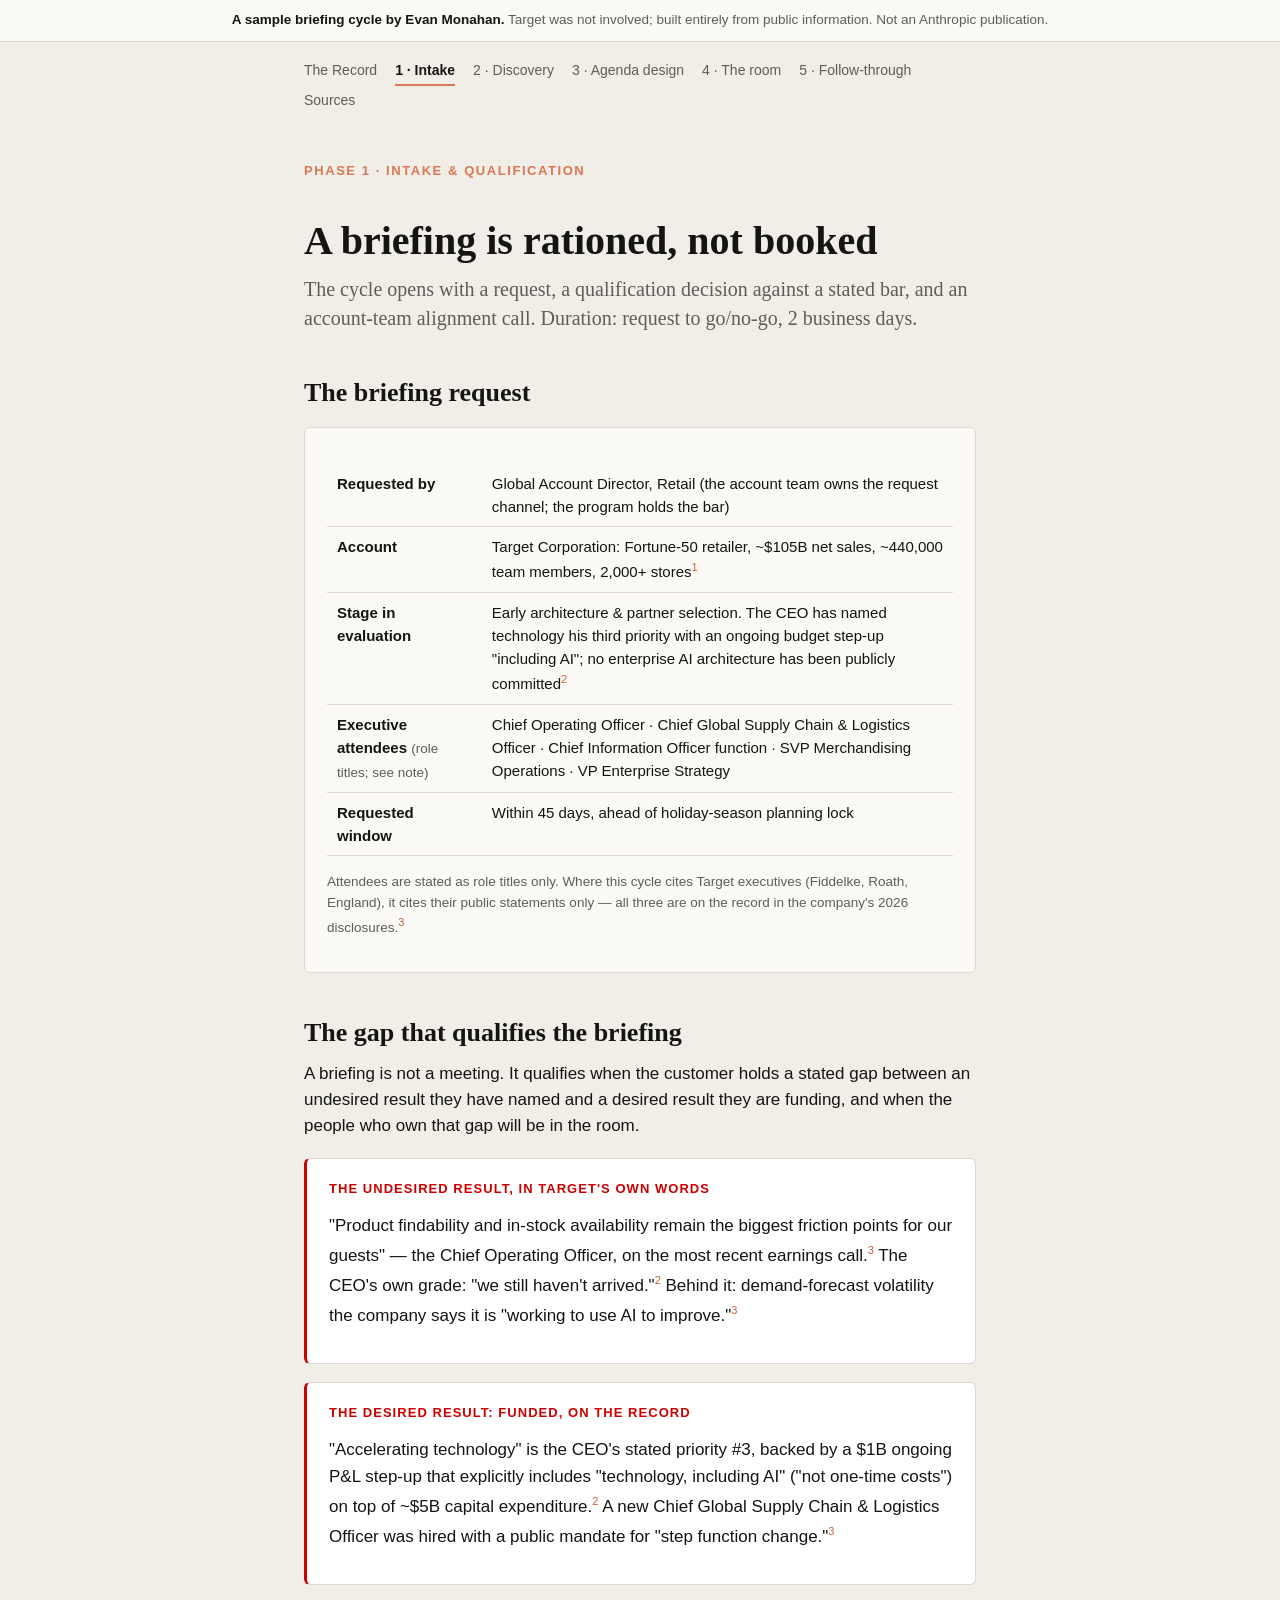
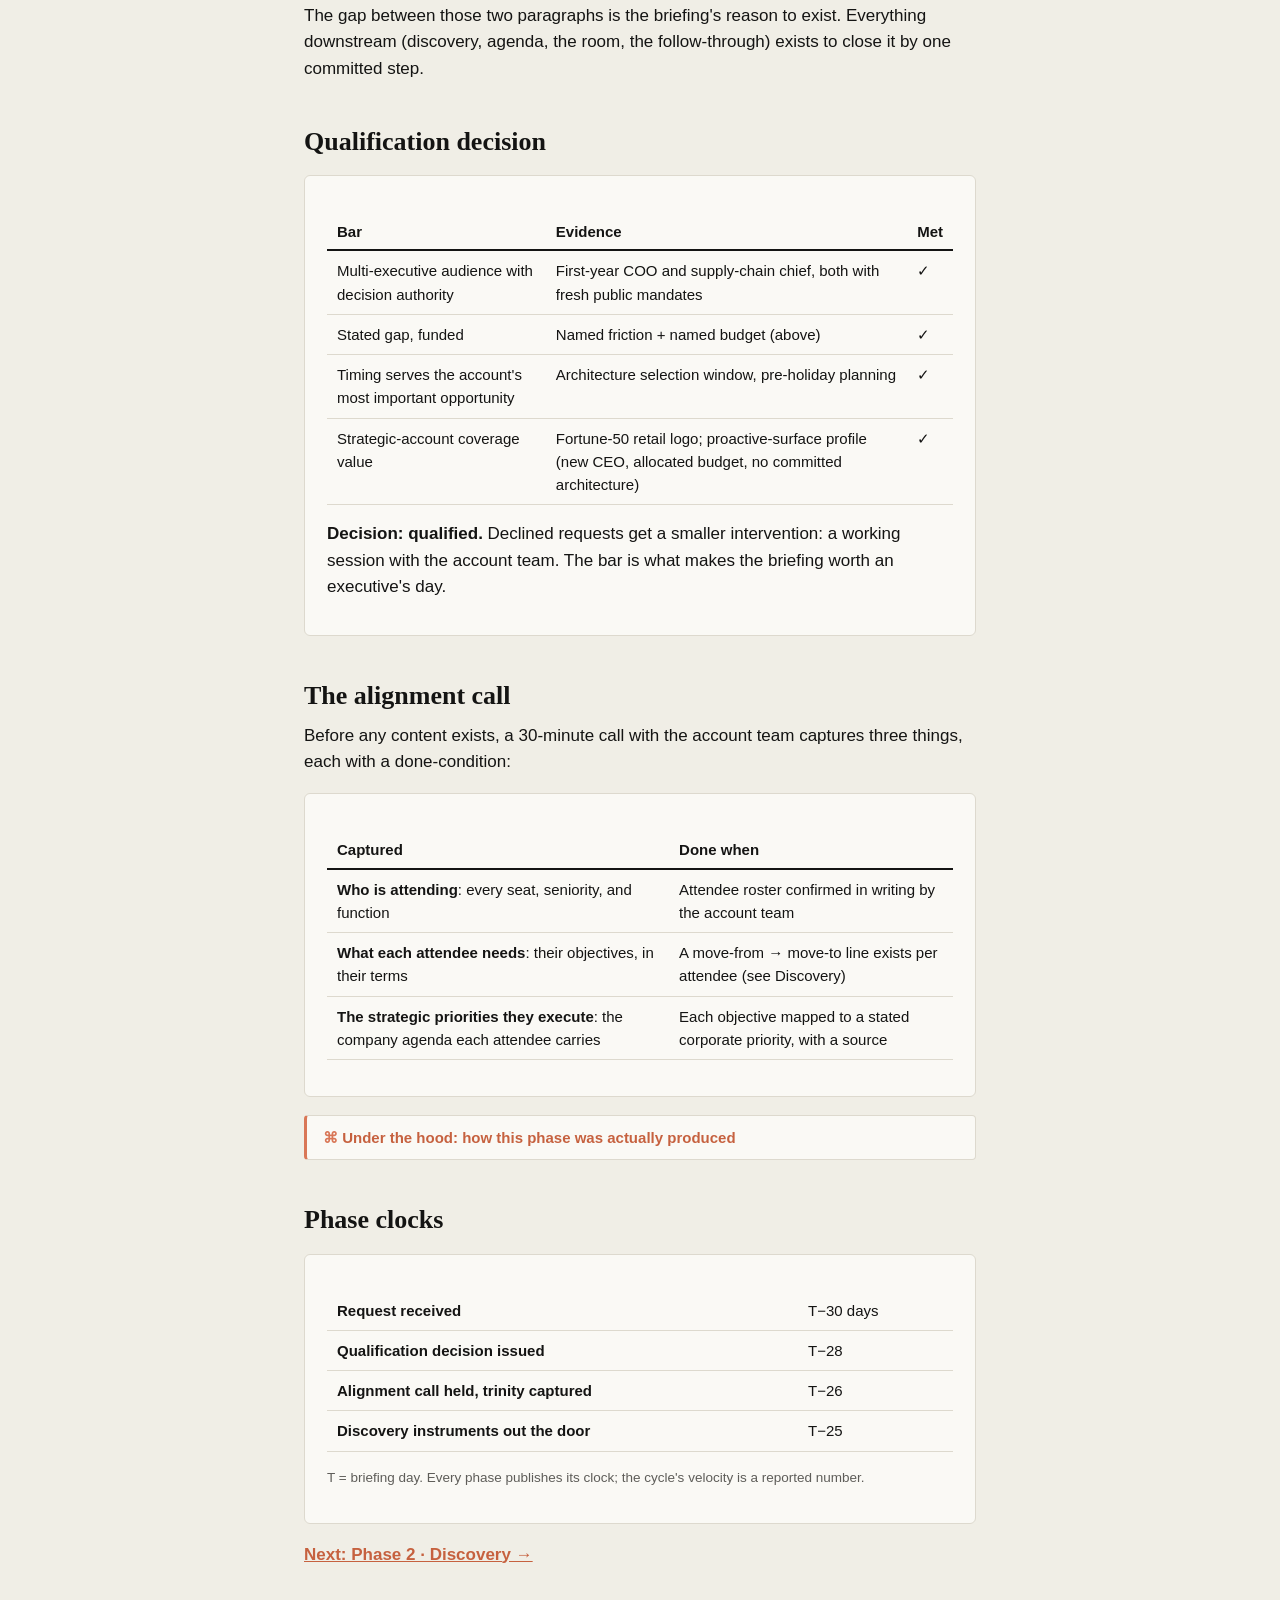
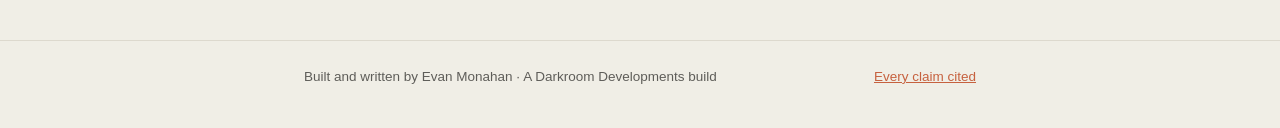
==== 1-intake.html @ 6f622b8e "A briefing cycle, run end to end — the record One complete executive briefing cycle for a hypothetic" ====
<!DOCTYPE html>
<meta charset="utf-8">
<meta name="viewport" content="width=device-width, initial-scale=1">
<title>Phase 1 · Intake · A Briefing Cycle</title>
<link rel="stylesheet" href="assets/style.css">

<div class="guard"><span class="measure"><strong>A sample briefing cycle by Evan Monahan.</strong> Target was not involved; built entirely from public information. Not an Anthropic publication.</span></div>

<div class="measure">
<nav class="cycle">
  <a href="index.html">The Record</a>
  <a href="1-intake.html" class="here">1 · Intake</a>
  <a href="2-discovery.html">2 · Discovery</a>
  <a href="3-agenda.html">3 · Agenda design</a>
  <a href="4-delivery.html">4 · The room</a>
  <a href="5-follow-through.html">5 · Follow-through</a>
  <a href="sources.html">Sources</a>
</nav>

<p class="kicker">Phase 1 · Intake &amp; qualification</p>
<h1>A briefing is rationed, not booked</h1>
<p class="dek">The cycle opens with a request, a qualification decision against a stated bar, and an account-team alignment call. Duration: request to go/no-go, 2 business days.</p>

<h2>The briefing request</h2>
<div class="card">
  <table>
    <tr><td><strong>Requested by</strong></td><td>Global Account Director, Retail (the account team owns the request channel; the program holds the bar)</td></tr>
    <tr><td><strong>Account</strong></td><td>Target Corporation: Fortune-50 retailer, ~$105B net sales, ~440,000 team members, 2,000+ stores<sup><a href="sources.html#s-10k">1</a></sup></td></tr>
    <tr><td><strong>Stage in evaluation</strong></td><td>Early architecture &amp; partner selection. The CEO has named technology his third priority with an ongoing budget step-up "including AI"; no enterprise AI architecture has been publicly committed<sup><a href="sources.html#s-fcm">2</a></sup></td></tr>
    <tr><td><strong>Executive attendees</strong> <span class="fn">(role titles; see note)</span></td><td>Chief Operating Officer · Chief Global Supply Chain &amp; Logistics Officer · Chief Information Officer function · SVP Merchandising Operations · VP Enterprise Strategy</td></tr>
    <tr><td><strong>Requested window</strong></td><td>Within 45 days, ahead of holiday-season planning lock</td></tr>
  </table>
  <p class="fn">Attendees are stated as role titles only. Where this cycle cites Target executives (Fiddelke, Roath, England), it cites their public statements only — all three are on the record in the company's 2026 disclosures.<sup><a href="sources.html#s-q1call">3</a></sup></p>
</div>

<h2>The gap that qualifies the briefing</h2>
<p>A briefing is not a meeting. It qualifies when the customer holds a stated gap between an undesired result they have named and a desired result they are funding, and when the people who own that gap will be in the room.</p>

<div class="card target-side">
  <p class="who">The undesired result, in Target's own words</p>
  <p>"Product findability and in-stock availability remain the biggest friction points for our guests" — the Chief Operating Officer, on the most recent earnings call.<sup><a href="sources.html#s-q1call">3</a></sup> The CEO's own grade: "we still haven't arrived."<sup><a href="sources.html#s-fcm">2</a></sup> Behind it: demand-forecast volatility the company says it is "working to use AI to improve."<sup><a href="sources.html#s-q1call">3</a></sup></p>
</div>
<div class="card target-side">
  <p class="who">The desired result: funded, on the record</p>
  <p>"Accelerating technology" is the CEO's stated priority #3, backed by a $1B ongoing P&amp;L step-up that explicitly includes "technology, including AI" ("not one-time costs") on top of ~$5B capital expenditure.<sup><a href="sources.html#s-fcm">2</a></sup> A new Chief Global Supply Chain &amp; Logistics Officer was hired with a public mandate for "step function change."<sup><a href="sources.html#s-q1call">3</a></sup></p>
</div>

<p>The gap between those two paragraphs is the briefing's reason to exist. Everything downstream (discovery, agenda, the room, the follow-through) exists to close it by one committed step.</p>

<h2>Qualification decision</h2>
<div class="card">
  <table>
    <tr><th>Bar</th><th>Evidence</th><th>Met</th></tr>
    <tr><td>Multi-executive audience with decision authority</td><td>First-year COO and supply-chain chief, both with fresh public mandates</td><td class="num">✓</td></tr>
    <tr><td>Stated gap, funded</td><td>Named friction + named budget (above)</td><td class="num">✓</td></tr>
    <tr><td>Timing serves the account's most important opportunity</td><td>Architecture selection window, pre-holiday planning</td><td class="num">✓</td></tr>
    <tr><td>Strategic-account coverage value</td><td>Fortune-50 retail logo; proactive-surface profile (new CEO, allocated budget, no committed architecture)</td><td class="num">✓</td></tr>
  </table>
  <p><strong>Decision: qualified.</strong> Declined requests get a smaller intervention: a working session with the account team. The bar is what makes the briefing worth an executive's day.</p>
</div>

<h2>The alignment call</h2>
<p>Before any content exists, a 30-minute call with the account team captures three things, each with a done-condition:</p>
<div class="card">
  <table>
    <tr><th>Captured</th><th>Done when</th></tr>
    <tr><td><strong>Who is attending</strong>: every seat, seniority, and function</td><td>Attendee roster confirmed in writing by the account team</td></tr>
    <tr><td><strong>What each attendee needs</strong>: their objectives, in their terms</td><td>A move-from → move-to line exists per attendee (see Discovery)</td></tr>
    <tr><td><strong>The strategic priorities they execute</strong>: the company agenda each attendee carries</td><td>Each objective mapped to a stated corporate priority, with a source</td></tr>
  </table>
</div>

<details class="lens">
  <summary>Under the hood: how this phase was actually produced</summary>
  <div class="body">
    <p>In a live cycle, the request form arrives from the account team and the qualification note is drafted against their account plan. In this sample, Claude assembled the request profile and the gap statement from Target's public record (the 10-K, two earnings-call transcripts, and the March 2026 investor meeting) in a single research pass, and the program manager's job was judgment: which of five candidate gaps was load-bearing enough to carry a briefing. Time on this phase: see <a href="index.html#ledger">the ledger</a>.</p>
  </div>
</details>

<h2>Phase clocks</h2>
<div class="card">
  <table class="ledger">
    <tr><td>Request received</td><td class="num">T−30 days</td></tr>
    <tr><td>Qualification decision issued</td><td class="num">T−28</td></tr>
    <tr><td>Alignment call held, trinity captured</td><td class="num">T−26</td></tr>
    <tr><td>Discovery instruments out the door</td><td class="num">T−25</td></tr>
  </table>
  <p class="fn">T = briefing day. Every phase publishes its clock; the cycle's velocity is a reported number.</p>
</div>

<p><a href="2-discovery.html"><strong>Next: Phase 2 · Discovery →</strong></a></p>
</div>

<footer>
  <div class="measure">
    <span>Built and written by Evan Monahan · A Darkroom Developments build</span>
    <span><a href="sources.html">Every claim cited</a></span>
  </div>
</footer>
---- assets/style.css ----
/* Briefing Cycle — design tokens
   Register: Anthropic-inflected, never Anthropic-marked (dossier §⑨ / §⑩ D-1, D-2).
   Ground = warm paper. Ink = warm near-black, never #000. One clay accent.
   Target Red appears ONLY on Target-side elements, on white. No marks of any kind. */

:root {
  --paper: #F0EEE6;
  --card: #FAF9F5;
  --ink: #141413;
  --muted: #5E5D59;
  --clay: #D97757;
  --rust: #C6613F;
  --target-red: #CC0000;
  --hairline: #DDD9CE;
  --serif: Georgia, 'Times New Roman', serif;
  --sans: 'Helvetica Neue', Helvetica, Arial, sans-serif;
}

* { margin: 0; padding: 0; box-sizing: border-box; }

body {
  background: var(--paper);
  color: var(--ink);
  font-family: var(--sans);
  font-size: 17px;
  line-height: 1.55;
  -webkit-font-smoothing: antialiased;
}

.measure { max-width: 720px; margin: 0 auto; padding: 0 24px; }

/* ---- framing guard band (D-4) ---- */
.guard {
  background: var(--card);
  border-bottom: 1px solid var(--hairline);
  font-size: 13.5px;
  color: var(--muted);
  padding: 10px 0;
  text-align: center;
}
.guard strong { color: var(--ink); font-weight: 600; }

/* ---- site nav ---- */
nav.cycle {
  display: flex; flex-wrap: wrap; gap: 4px 18px;
  padding: 18px 0 6px;
  font-size: 14px;
}
nav.cycle a { color: var(--muted); text-decoration: none; border-bottom: 2px solid transparent; padding-bottom: 2px; }
nav.cycle a:hover { color: var(--rust); }
nav.cycle a.here { color: var(--ink); border-bottom-color: var(--clay); font-weight: 600; }

/* ---- typography ---- */
h1, h2, h3 { font-family: var(--serif); font-weight: 600; line-height: 1.2; }
h1 { font-size: 40px; margin: 36px 0 10px; }
h2 { font-size: 26px; margin: 44px 0 12px; }
h3 { font-size: 19px; margin: 28px 0 8px; }
p { margin: 0 0 14px; }
.kicker { font-size: 13px; letter-spacing: 0.12em; text-transform: uppercase; color: var(--clay); font-weight: 700; margin-top: 40px; }
.dek { font-size: 20px; font-family: var(--serif); color: var(--muted); margin: 0 0 26px; line-height: 1.45; }
a { color: var(--rust); }
a:hover { color: var(--clay); }
strong { font-weight: 650; }

/* ---- cards & tables ---- */
.card {
  background: var(--card);
  border: 1px solid var(--hairline);
  border-radius: 6px;
  padding: 20px 22px;
  margin: 18px 0;
}
table { width: 100%; border-collapse: collapse; margin: 16px 0; font-size: 15px; }
th { text-align: left; font-weight: 650; border-bottom: 2px solid var(--ink); padding: 8px 10px 6px; }
td { border-bottom: 1px solid var(--hairline); padding: 8px 10px; vertical-align: top; }
.num { font-variant-numeric: tabular-nums; }

/* ---- Target-side voice (D-2: red confined here, no Bullseye) ---- */
.target-side { border-left: 3px solid var(--target-red); background: #FFFFFF; }
.target-side .who { color: var(--target-red); font-weight: 700; font-size: 13px; letter-spacing: 0.08em; text-transform: uppercase; }

/* ---- dual-lens: the machine underneath ---- */
details.lens {
  border: 1px solid var(--hairline);
  border-left: 3px solid var(--clay);
  border-radius: 4px;
  background: var(--card);
  margin: 16px 0;
  font-size: 15px;
}
details.lens summary {
  cursor: pointer; padding: 10px 16px; color: var(--rust);
  font-weight: 600; list-style: none;
}
details.lens summary::before { content: '⌘ '; color: var(--clay); }
details.lens .body { padding: 0 16px 14px; color: var(--muted); }

/* ---- footnotes, flags, captions ---- */
.fn { font-size: 13.5px; color: var(--muted); }
sup a { text-decoration: none; font-size: 11px; }
.flag { font-size: 13px; color: var(--muted); background: var(--card); border: 1px dashed var(--hairline); border-radius: 4px; padding: 2px 8px; white-space: nowrap; }
figcaption { font-size: 13.5px; font-style: italic; color: var(--muted); margin-top: 6px; }

/* ---- commitments table status chips ---- */
.chip { display: inline-block; font-size: 12px; font-weight: 700; border-radius: 3px; padding: 1px 8px; }
.chip.open { background: var(--ink); color: var(--card); }
.chip.dated { background: var(--clay); color: var(--card); }
.chip.done { background: var(--muted); color: var(--card); }

/* ---- footer ---- */
footer {
  margin-top: 72px; padding: 26px 0 40px;
  border-top: 1px solid var(--hairline);
  font-size: 13.5px; color: var(--muted);
}
footer .measure { display: flex; justify-content: space-between; flex-wrap: wrap; gap: 8px; }

/* ---- deck frames (delivery page) ---- */
.slide {
  background: var(--card);
  border: 1px solid var(--hairline);
  border-radius: 6px;
  padding: 34px 38px;
  margin: 22px 0;
  min-height: 280px;
}
.slide .slidekicker { font-size: 12px; letter-spacing: 0.14em; text-transform: uppercase; color: var(--clay); font-weight: 700; margin-bottom: 10px; }
.slide h3 { font-size: 24px; margin: 0 0 12px; }
.slide .foot { margin-top: 18px; font-size: 12.5px; color: var(--muted); border-top: 1px solid var(--hairline); padding-top: 8px; }

/* ---- time ledger ---- */
.ledger td:first-child { font-weight: 600; }

@media (max-width: 640px) {
  h1 { font-size: 30px; }
  .dek { font-size: 17px; }
  body { font-size: 16px; }
  .slide { padding: 22px 20px; }
}
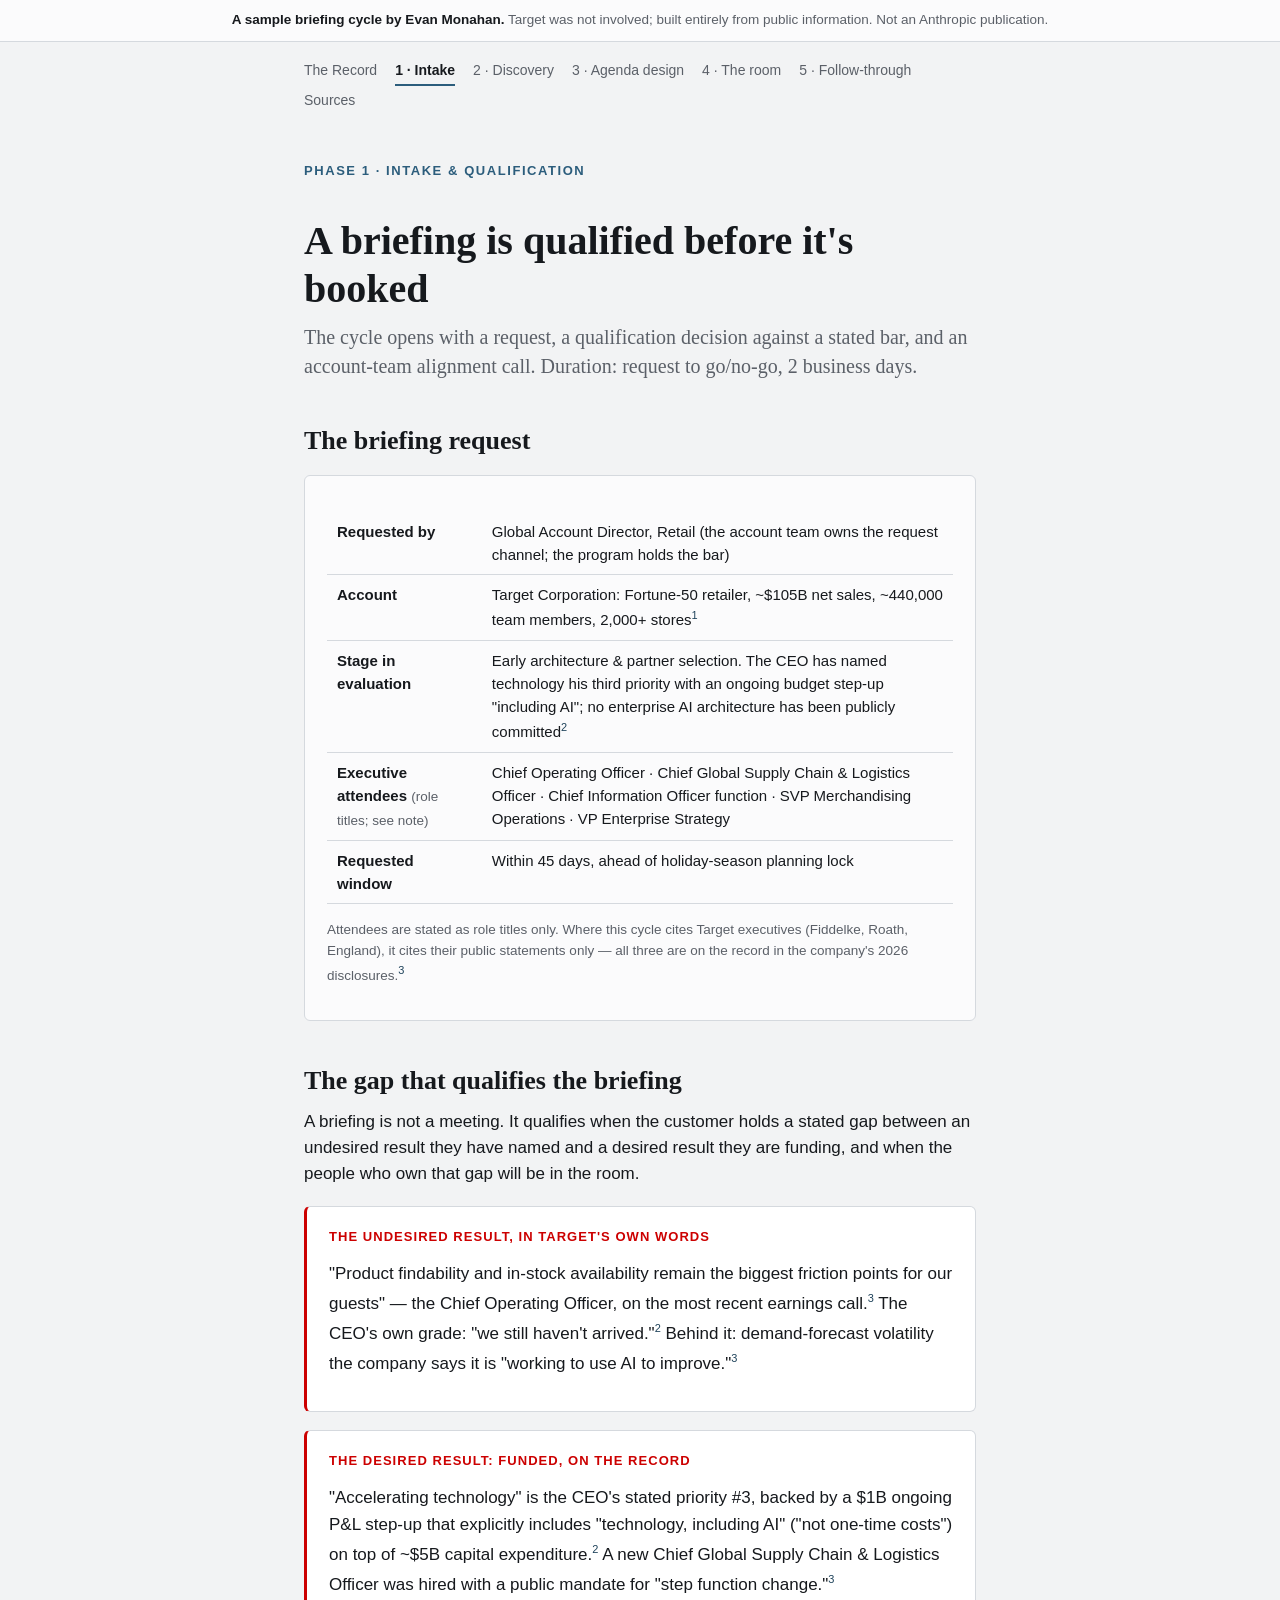
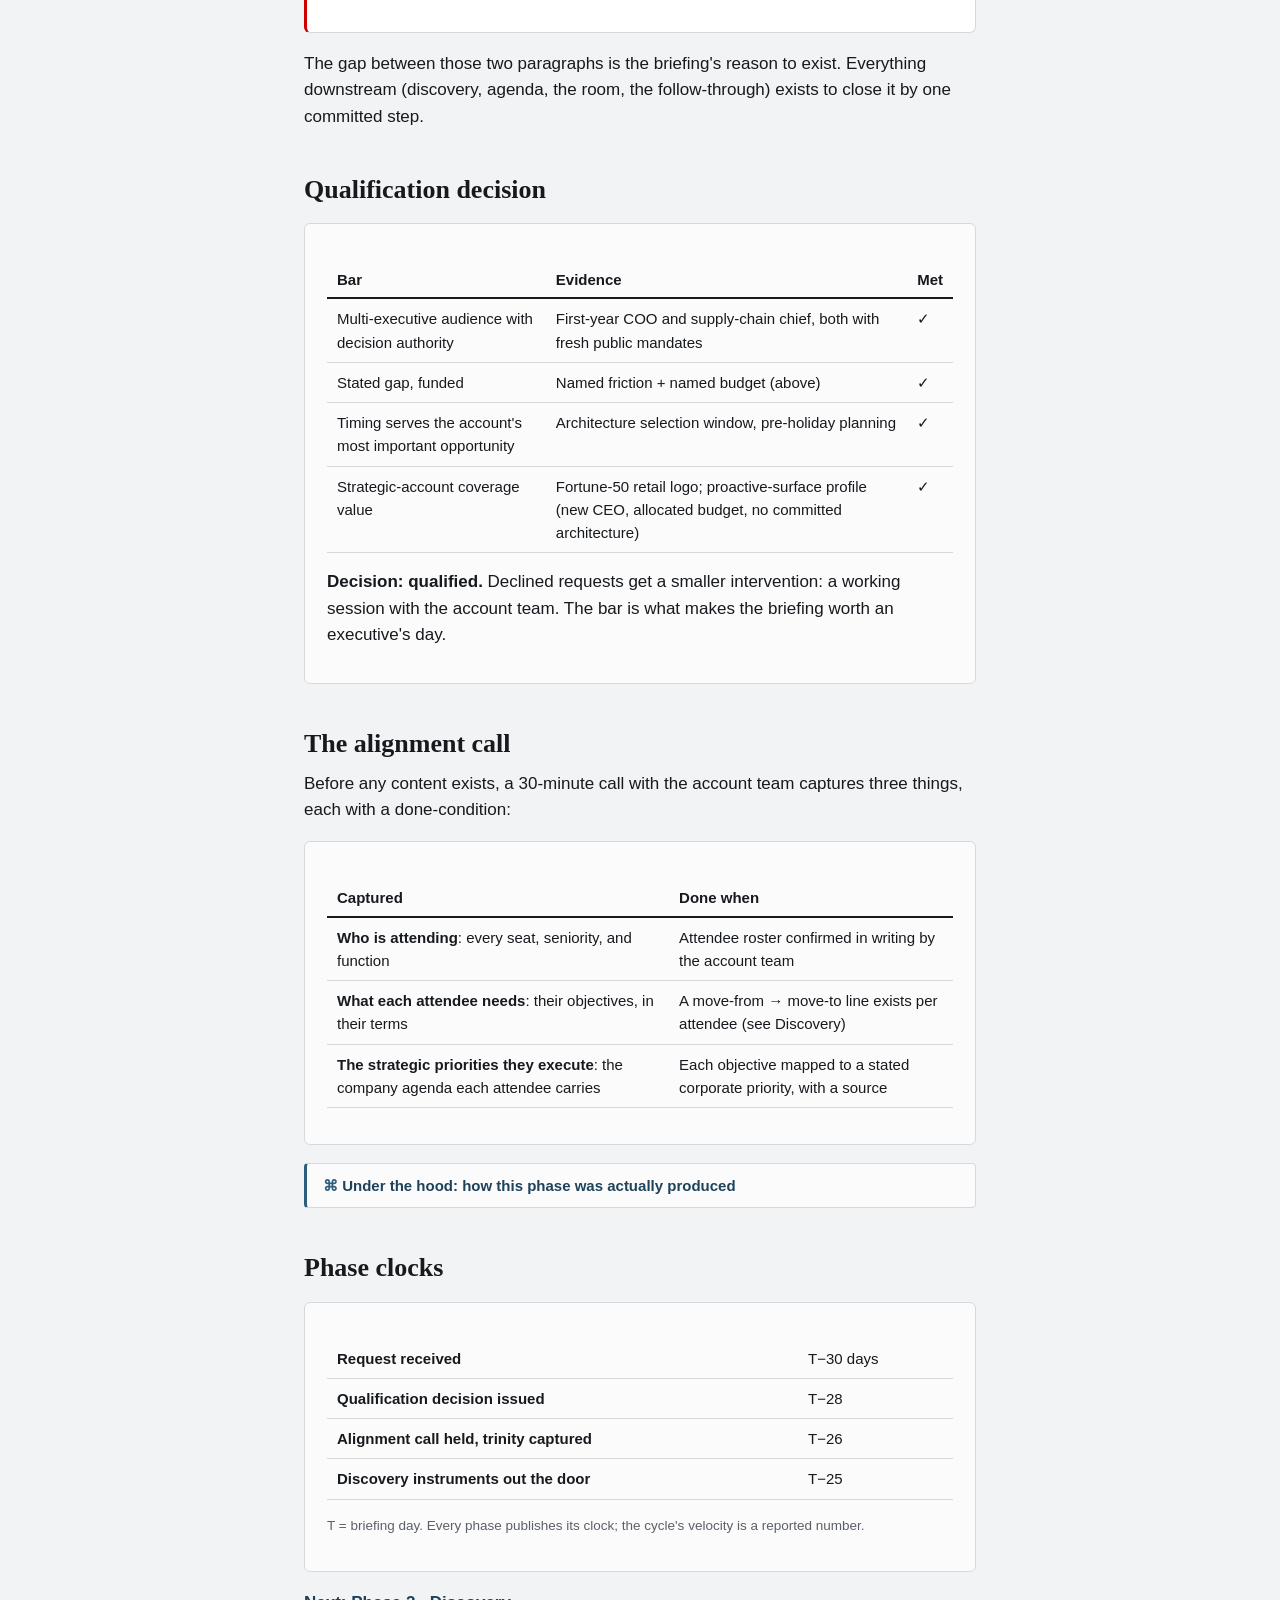
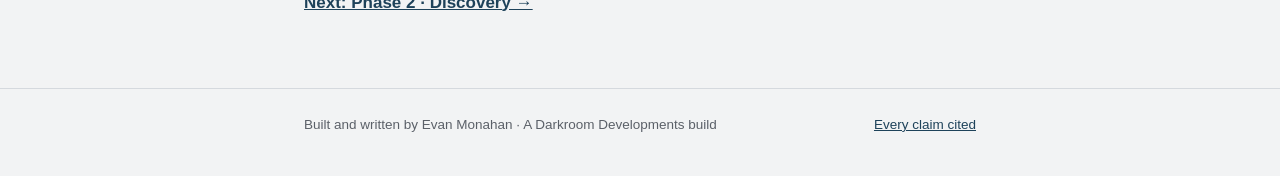
==== commit 5c9cf463: "Item 3 (preview): flatten headline matched-antithesis tic 'A briefing is rationed, not booked' → 'A " ====
--- a/1-intake.html
+++ b/1-intake.html
@@ -3,6 +3,7 @@
 <meta name="viewport" content="width=device-width, initial-scale=1">
 <title>Phase 1 · Intake · A Briefing Cycle</title>
 <link rel="stylesheet" href="assets/style.css">
+<script data-goatcounter="https://evanmonahan.goatcounter.com/count" async src="//gc.zgo.at/count.js"></script>
 
 <div class="guard"><span class="measure"><strong>A sample briefing cycle by Evan Monahan.</strong> Target was not involved; built entirely from public information. Not an Anthropic publication.</span></div>
 
@@ -18,7 +19,7 @@
 </nav>
 
 <p class="kicker">Phase 1 · Intake &amp; qualification</p>
-<h1>A briefing is rationed, not booked</h1>
+<h1>A briefing is qualified before it's booked</h1>
 <p class="dek">The cycle opens with a request, a qualification decision against a stated bar, and an account-team alignment call. Duration: request to go/no-go, 2 business days.</p>
 
 <h2>The briefing request</h2>
--- a/assets/style.css
+++ b/assets/style.css
@@ -1,17 +1,17 @@
 /* Briefing Cycle — design tokens
-   Register: Anthropic-inflected, never Anthropic-marked (dossier §⑨ / §⑩ D-1, D-2).
-   Ground = warm paper. Ink = warm near-black, never #000. One clay accent.
+   Register: freight/manifest. Cool neutral ground, ink near-black (never #000),
+   one harbor steel-blue accent. Supply-chain-native, no third-party brand palette.
    Target Red appears ONLY on Target-side elements, on white. No marks of any kind. */
 
 :root {
-  --paper: #F0EEE6;
-  --card: #FAF9F5;
-  --ink: #141413;
-  --muted: #5E5D59;
-  --clay: #D97757;
-  --rust: #C6613F;
+  --paper: #F2F3F4;
+  --card: #FBFBFC;
+  --ink: #16191D;
+  --muted: #5B6068;
+  --accent: #2C5D7C;
+  --accent-deep: #1E425A;
   --target-red: #CC0000;
-  --hairline: #DDD9CE;
+  --hairline: #D5D9DE;
   --serif: Georgia, 'Times New Roman', serif;
   --sans: 'Helvetica Neue', Helvetica, Arial, sans-serif;
 }
@@ -47,8 +47,8 @@
   font-size: 14px;
 }
 nav.cycle a { color: var(--muted); text-decoration: none; border-bottom: 2px solid transparent; padding-bottom: 2px; }
-nav.cycle a:hover { color: var(--rust); }
-nav.cycle a.here { color: var(--ink); border-bottom-color: var(--clay); font-weight: 600; }
+nav.cycle a:hover { color: var(--accent-deep); }
+nav.cycle a.here { color: var(--ink); border-bottom-color: var(--accent); font-weight: 600; }
 
 /* ---- typography ---- */
 h1, h2, h3 { font-family: var(--serif); font-weight: 600; line-height: 1.2; }
@@ -56,10 +56,10 @@
 h2 { font-size: 26px; margin: 44px 0 12px; }
 h3 { font-size: 19px; margin: 28px 0 8px; }
 p { margin: 0 0 14px; }
-.kicker { font-size: 13px; letter-spacing: 0.12em; text-transform: uppercase; color: var(--clay); font-weight: 700; margin-top: 40px; }
+.kicker { font-size: 13px; letter-spacing: 0.12em; text-transform: uppercase; color: var(--accent); font-weight: 700; margin-top: 40px; }
 .dek { font-size: 20px; font-family: var(--serif); color: var(--muted); margin: 0 0 26px; line-height: 1.45; }
-a { color: var(--rust); }
-a:hover { color: var(--clay); }
+a { color: var(--accent-deep); }
+a:hover { color: var(--accent); }
 strong { font-weight: 650; }
 
 /* ---- cards & tables ---- */
@@ -82,17 +82,17 @@
 /* ---- dual-lens: the machine underneath ---- */
 details.lens {
   border: 1px solid var(--hairline);
-  border-left: 3px solid var(--clay);
+  border-left: 3px solid var(--accent);
   border-radius: 4px;
   background: var(--card);
   margin: 16px 0;
   font-size: 15px;
 }
 details.lens summary {
-  cursor: pointer; padding: 10px 16px; color: var(--rust);
+  cursor: pointer; padding: 10px 16px; color: var(--accent-deep);
   font-weight: 600; list-style: none;
 }
-details.lens summary::before { content: '⌘ '; color: var(--clay); }
+details.lens summary::before { content: '⌘ '; color: var(--accent); }
 details.lens .body { padding: 0 16px 14px; color: var(--muted); }
 
 /* ---- footnotes, flags, captions ---- */
@@ -104,7 +104,7 @@
 /* ---- commitments table status chips ---- */
 .chip { display: inline-block; font-size: 12px; font-weight: 700; border-radius: 3px; padding: 1px 8px; }
 .chip.open { background: var(--ink); color: var(--card); }
-.chip.dated { background: var(--clay); color: var(--card); }
+.chip.dated { background: var(--accent); color: var(--card); }
 .chip.done { background: var(--muted); color: var(--card); }
 
 /* ---- footer ---- */
@@ -124,7 +124,7 @@
   margin: 22px 0;
   min-height: 280px;
 }
-.slide .slidekicker { font-size: 12px; letter-spacing: 0.14em; text-transform: uppercase; color: var(--clay); font-weight: 700; margin-bottom: 10px; }
+.slide .slidekicker { font-size: 12px; letter-spacing: 0.14em; text-transform: uppercase; color: var(--accent); font-weight: 700; margin-bottom: 10px; }
 .slide h3 { font-size: 24px; margin: 0 0 12px; }
 .slide .foot { margin-top: 18px; font-size: 12.5px; color: var(--muted); border-top: 1px solid var(--hairline); padding-top: 8px; }
 
@@ -136,4 +136,7 @@
   .dek { font-size: 17px; }
   body { font-size: 16px; }
   .slide { padding: 22px 20px; }
+  /* wide tables scroll within their own box, never push the page wide */
+  table { display: block; overflow-x: auto; -webkit-overflow-scrolling: touch; }
+  .flag { white-space: normal; }
 }
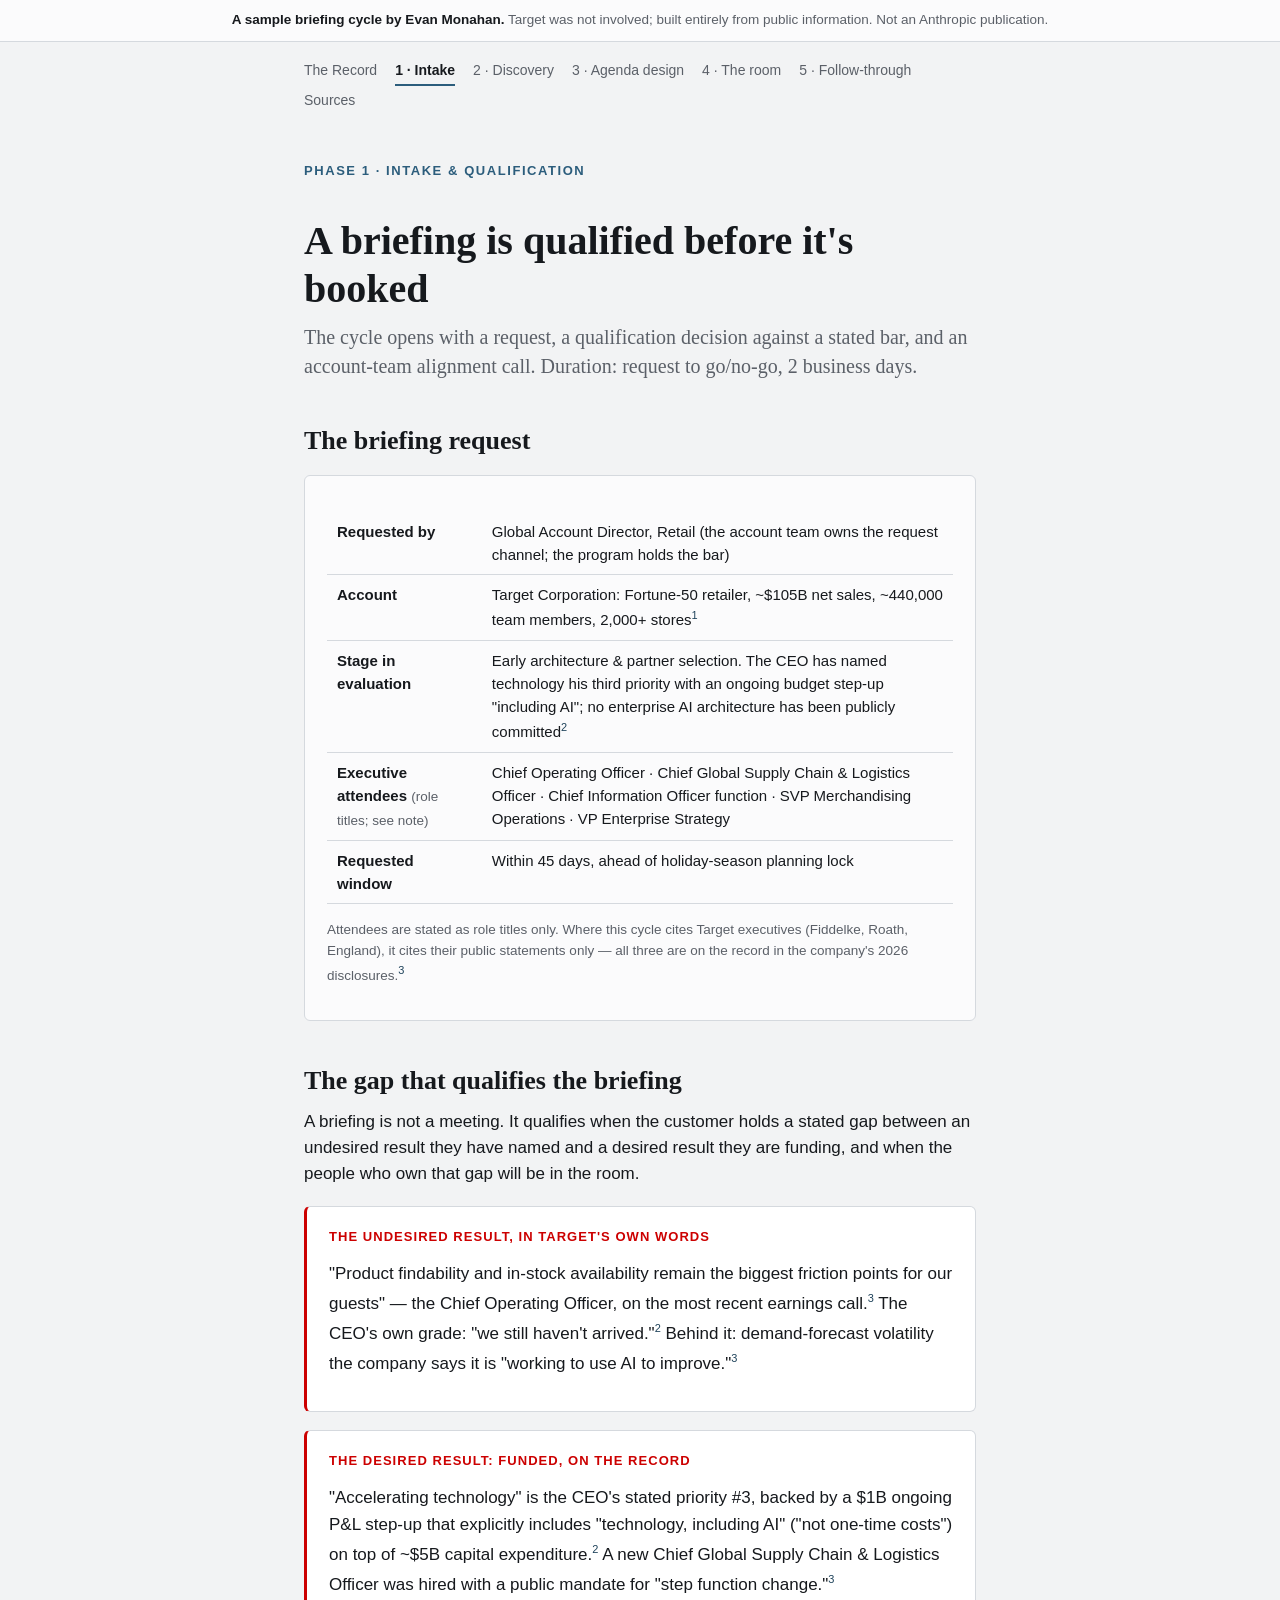
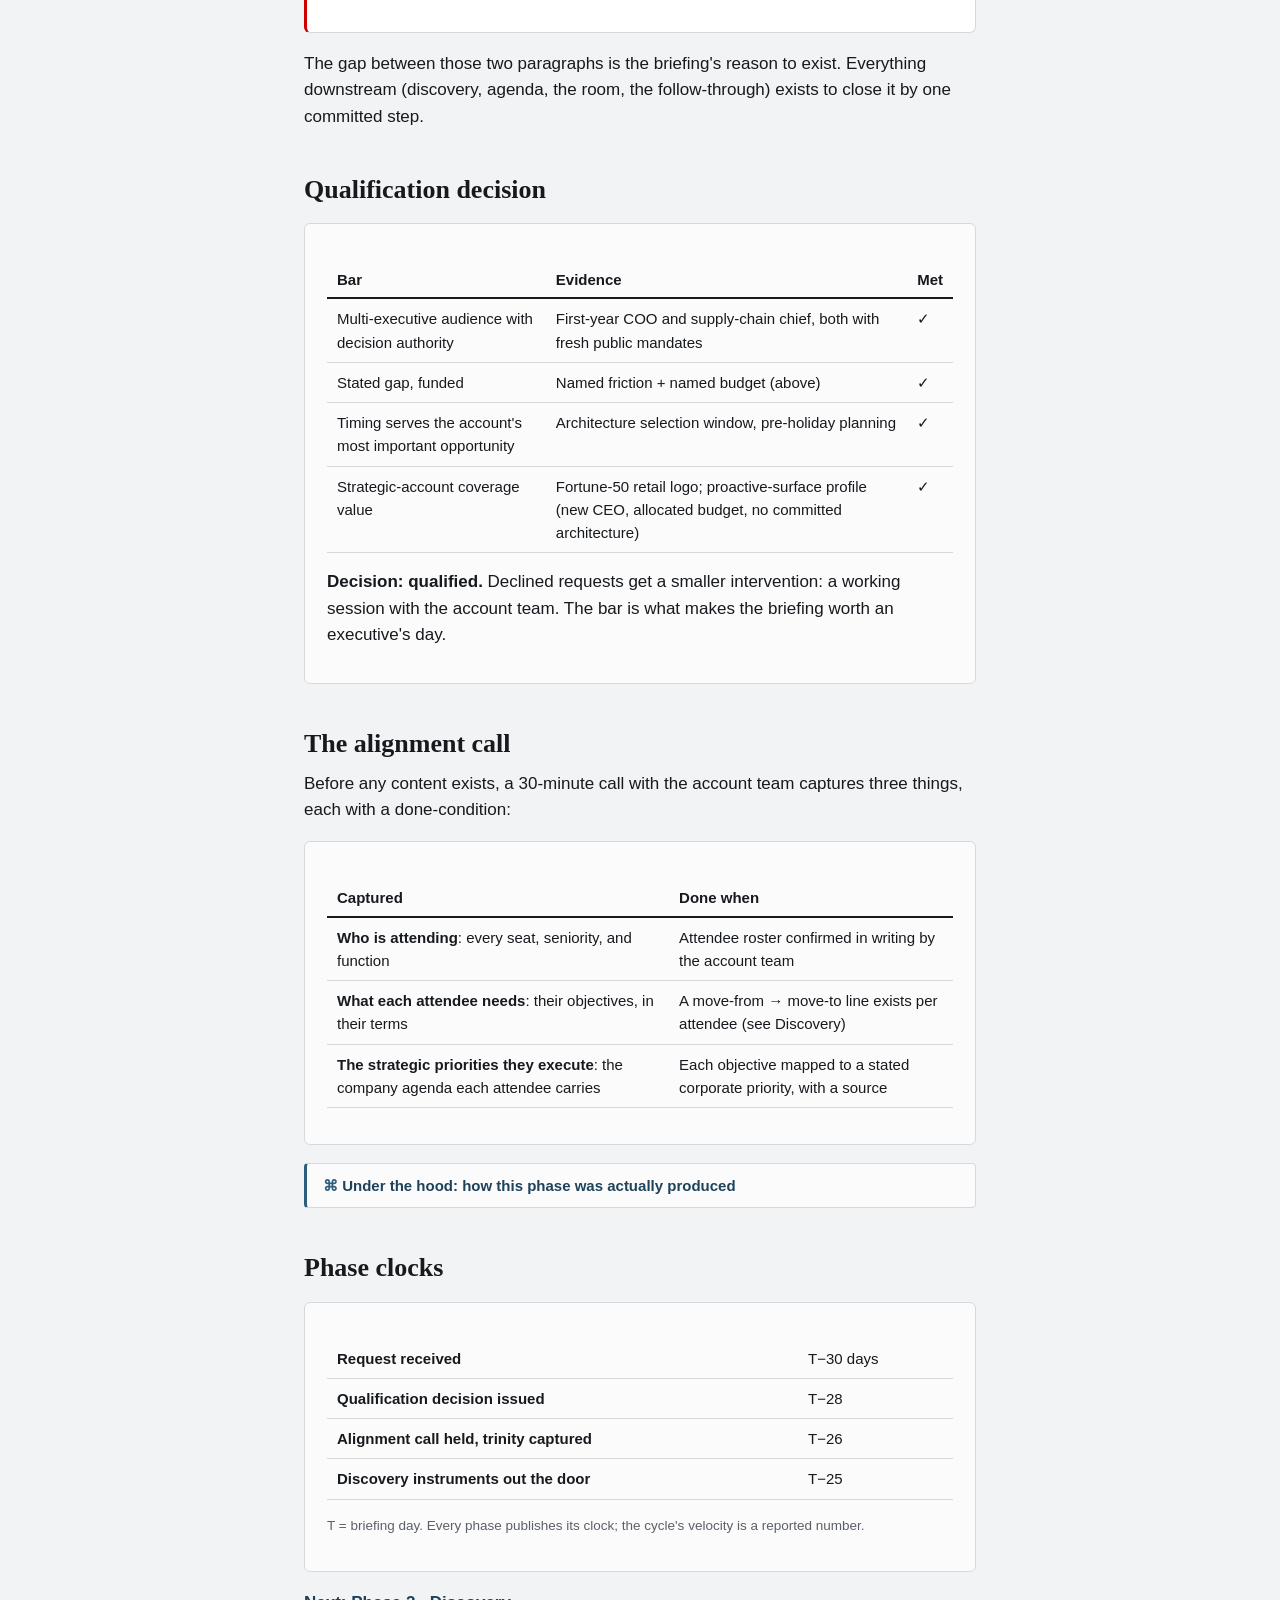
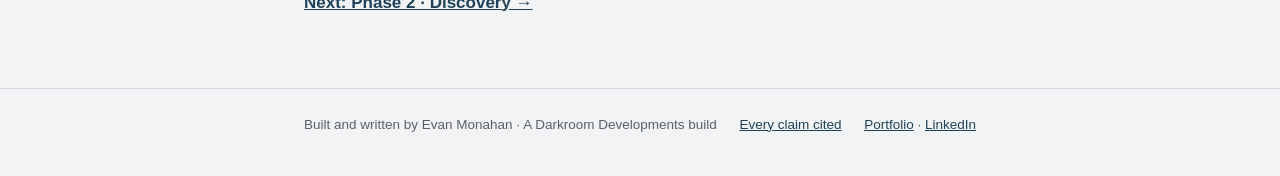
==== commit 73e4648c: "Gate-1 mechanical cluster (Ship-It Loop v2 items 4,5,6a,6c,7,8) - Item 4: restore trailing 'there' i" ====
--- a/1-intake.html
+++ b/1-intake.html
@@ -96,5 +96,6 @@
   <div class="measure">
     <span>Built and written by Evan Monahan · A Darkroom Developments build</span>
     <span><a href="sources.html">Every claim cited</a></span>
+    <span><a href="https://evmonaha880.github.io/portfolio">Portfolio</a> &middot; <a href="https://www.linkedin.com/in/evan-monahan-982ba931">LinkedIn</a></span>
   </div>
 </footer>
